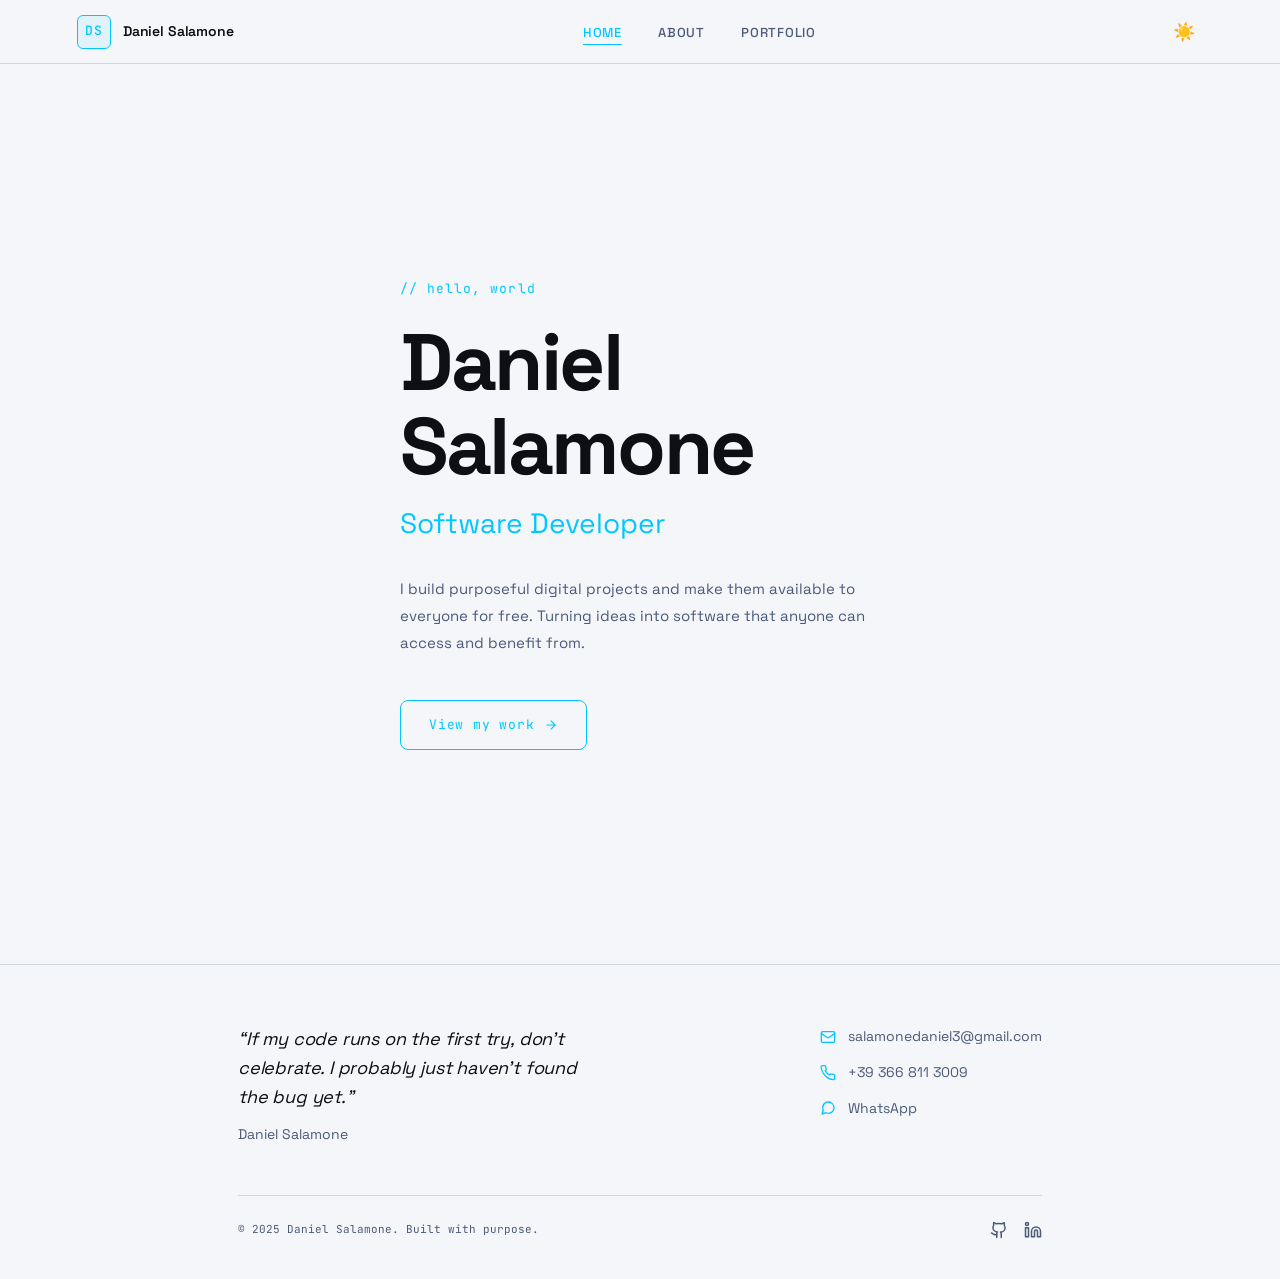
==== index.html @ 3cf06e4b "Update index.html" ====
<!DOCTYPE html>
<html lang="en">
<head>
  <meta charset="UTF-8" />
  <meta name="viewport" content="width=device-width, initial-scale=1.0" />
  <title>Daniel Salamone — Software Developer</title>
  <meta name="description" content="Daniel Salamone — Software Developer. Building clean, purposeful software." />
  <link rel="preconnect" href="https://fonts.googleapis.com" />
  <link rel="preconnect" href="https://fonts.gstatic.com" crossorigin />
  <link href="https://fonts.googleapis.com/css2?family=Space+Grotesk:wght@300;400;500;600;700&family=JetBrains+Mono:wght@300;400;500&display=swap" rel="stylesheet" />
  <link rel="stylesheet" href="style.css" />
  <script defer data-domain="danielsalamone.dev" src="https://plausible.io/js/script.js"></script>
</head>
<body>

  <nav>
    <button class="menu-toggle" aria-label="Apri menu" aria-expanded="false">
      <span></span><span></span><span></span>
    </button>
    <a class="nav-logo" href="index.html">
      <div class="nav-logo-box"><span>DS</span></div>
      <span class="nav-logo-name">Daniel Salamone</span>
    </a>
    <ul class="nav-links">
      <li><a href="index.html" class="active">Home</a></li>
      <li><a href="about.html">About</a></li>
      <li><a href="portfolio.html">Portfolio</a></li>
    </ul>
    <button class="theme-toggle" aria-label="Cambia tema">🌙</button>
  </nav>

  <div class="scroll-progress"></div>

  <main>
    <section id="home">
      <div class="page-wrapper">
        <div class="hero-inner">
          <p class="hero-greeting reveal" data-delay="0">// hello, world</p>
          <h1 class="hero-name reveal" data-delay="100">Daniel<br>Salamone</h1>
          <p class="hero-role reveal" data-delay="200"><span>Software Developer</span></p>
          <p class="hero-desc reveal" data-delay="300">
            I build purposeful digital projects and make them available to everyone for free. Turning ideas into software that anyone can access and benefit from.
          </p>
          <a href="portfolio.html" class="hero-cta reveal" data-delay="400">
            View my work
            <svg xmlns="http://www.w3.org/2000/svg" viewBox="0 0 24 24" fill="none"
              stroke="currentColor" stroke-width="2" stroke-linecap="round" stroke-linejoin="round">
              <path d="M5 12h14M12 5l7 7-7 7"/>
            </svg>
          </a>
        </div>
      </div>
    </section>
  </main>

  <footer>
    <div class="footer-inner">
      <div class="footer-top">
        <div class="footer-left">
          <p class="footer-quote">“If my code runs on the first try, don't celebrate. I probably just haven't found the bug yet.”</p>
          <p>Daniel Salamone</p>
        </div>
        <div class="contact-links">
          <a class="contact-item" href="mailto:salamonedaniel3@gmail.com" aria-label="Email">
            <svg xmlns="http://www.w3.org/2000/svg" viewBox="0 0 24 24" fill="none" stroke="currentColor" stroke-width="2" stroke-linecap="round" stroke-linejoin="round"><rect x="2" y="4" width="20" height="16" rx="2"/><path d="m22 7-8.97 5.7a1.94 1.94 0 0 1-2.06 0L2 7"/></svg>
            salamonedaniel3@gmail.com
          </a>
          <a class="contact-item" href="tel:+393668113009" aria-label="Telefono">
            <svg xmlns="http://www.w3.org/2000/svg" viewBox="0 0 24 24" fill="none" stroke="currentColor" stroke-width="2" stroke-linecap="round" stroke-linejoin="round"><path d="M22 16.92v3a2 2 0 0 1-2.18 2 19.79 19.79 0 0 1-8.63-3.07A19.5 19.5 0 0 1 4.69 12a19.79 19.79 0 0 1-3.07-8.67A2 2 0 0 1 3.62 1h3a2 2 0 0 1 2 1.72c.127.96.361 1.903.7 2.81a2 2 0 0 1-.45 2.11L7.91 8.6a16 16 0 0 0 6.29 6.29l.96-.96a2 2 0 0 1 2.11-.45c.907.339 1.85.573 2.81.7A2 2 0 0 1 22 16.92z"/></svg>
            +39 366 811 3009
          </a>
          <a class="contact-item" href="https://wa.me/393668113009" target="_blank" rel="noopener" aria-label="WhatsApp">
            <svg xmlns="http://www.w3.org/2000/svg" viewBox="0 0 24 24" fill="none" stroke="currentColor" stroke-width="2" stroke-linecap="round" stroke-linejoin="round"><path d="M21 11.5a8.38 8.38 0 0 1-.9 3.8 8.5 8.5 0 0 1-7.6 4.7 8.38 8.38 0 0 1-3.8-.9L3 21l1.9-5.7a8.38 8.38 0 0 1-.9-3.8 8.5 8.5 0 0 1 4.7-7.6 8.38 8.38 0 0 1 3.8-.9h.5a8.48 8.48 0 0 1 8 8v.5z"/></svg>
            WhatsApp
          </a>
        </div>
      </div>

      <div class="footer-bottom">
        <p>© 2025 Daniel Salamone. Built with purpose.</p>
        <div class="social-icons">
          <a href="https://github.com/danysalamone" target="_blank" rel="noopener" aria-label="GitHub">
            <svg xmlns="http://www.w3.org/2000/svg" viewBox="0 0 24 24" fill="none" stroke="currentColor" stroke-width="2" stroke-linecap="round" stroke-linejoin="round"><path d="M15 22v-4a4.8 4.8 0 0 0-1-3.2c3 0 6-2 6-5.5.08-1.25-.27-2.48-1-3.5.28-1.15.28-2.35 0-3.5 0 0-1 0-3 1.5-2.64-.5-5.36-.5-8 0C6 2 5 2 5 2c-.3 1.15-.3 2.35 0 3.5A5.403 5.403 0 0 0 4 9c0 3.5 3 5.5 6 5.5-.39.49-.68 1.05-.85 1.65-.17.6-.22 1.23-.15 1.85v4"/><path d="M9 18c-4.51 2-5-2-7-2"/></svg>
          </a>
          <a href="www.linkedin.com/in/daniel-salamone-2a4416414" target="_blank" rel="noopener" aria-label="LinkedIn">
            <svg xmlns="http://www.w3.org/2000/svg" viewBox="0 0 24 24" fill="none" stroke="currentColor" stroke-width="2" stroke-linecap="round" stroke-linejoin="round"><path d="M16 8a6 6 0 0 1 6 6v7h-4v-7a2 2 0 0 0-2-2 2 2 0 0 0-2 2v7h-4v-7a6 6 0 0 1 6-6z"/><rect width="4" height="12" x="2" y="9"/><circle cx="4" cy="4" r="2"/></svg>
          </a>
        </div>
      </div>
    </div>
  </footer>

  <button id="backToTop" aria-label="Torna su">
    <svg viewBox="0 0 24 24" fill="none" stroke="currentColor" stroke-width="2.5" stroke-linecap="round" stroke-linejoin="round">
      <path d="M12 19V5M5 12l7-7 7 7"/>
    </svg>
  </button>

  <script src="transitions.js"></script>
</body>
</html>
---- style.css ----
/* ============================================
   Daniel Salamone — Portfolio (migliorato)
   ============================================ */

/* ---- Font (con swap) ---- */
@import url('https://fonts.googleapis.com/css2?family=Space+Grotesk:wght@300;400;500;600;700&family=JetBrains+Mono:wght@300;400;500&display=swap');

/* ---- Tema (Dark/Light) ---- */
:root {
  --bg: #0d0f14;
  --bg-card: #131720;
  --bg-hover: #1a1f2e;
  --border: #1e2535;
  --cyan: #00c8ff;
  --cyan-dim: rgba(0, 200, 255, 0.08);
  --cyan-mid: rgba(0, 200, 255, 0.18);
  --text: #e2e8f0;
  --muted: #8a9bb8;
  --white: #ffffff;
}

/* Tema chiaro */
html[data-theme="light"] {
  --bg: #f4f6fa;
  --bg-card: #ffffff;
  --bg-hover: #eef0f4;
  --border: #d0d6e0;
  --text: #1a1f2e;
  --muted: #4a5a78;
  --white: #0d0f14;
}

/* Transizioni fluide per cambio tema */
body,
nav,
.project-card,
.project-list-item,
.footer-quote,
.cv-btn,
.hero-cta,
.modal-box,
#backToTop {
  transition: background 0.3s ease, color 0.3s ease, border-color 0.3s ease, box-shadow 0.3s ease, opacity 0.3s ease, transform 0.3s ease;
}

/* ---- Reset e base ---- */
*, *::before, *::after { box-sizing: border-box; margin: 0; padding: 0; }
html { scroll-behavior: smooth; }
body {
  background: var(--bg);
  color: var(--text);
  font-family: 'Space Grotesk', sans-serif;
  font-size: 16px;
  line-height: 1.7;
  padding-top: 64px;
}
a { color: inherit; text-decoration: none; }
img { max-width: 100%; display: block; }
ul { list-style: none; }

/* ---- REVEAL ---- */
.reveal {
  opacity: 0;
  transform: translateY(22px);
  transition: opacity 0.5s ease, transform 0.5s ease;
}
.reveal.visible {
  opacity: 1;
  transform: translateY(0);
}

/* ---- NAV (HEADER) ---- */
nav {
  position: fixed;
  top: 0; left: 0; right: 0;
  z-index: 100;
  display: flex;
  align-items: center;
  justify-content: space-between;
  padding: 0 clamp(24px, 6vw, 80px);
  height: 64px;
  background: rgba(13, 15, 20, 0.85);
  backdrop-filter: blur(12px);
  border-bottom: 1px solid var(--border);
  transition: transform 0.3s ease, opacity 0.3s ease, background 0.3s;
}
nav.hidden {
  transform: translateY(-100%);
  opacity: 0;
}
html[data-theme="light"] nav {
  background: rgba(244, 246, 250, 0.85);
}

/* Hamburger */
.menu-toggle {
  display: none;
  flex-direction: column;
  gap: 5px;
  background: transparent;
  border: none;
  cursor: pointer;
  padding: 5px;
  z-index: 101;
}
.menu-toggle span {
  width: 25px;
  height: 2px;
  background: var(--text);
  transition: 0.3s;
}
.menu-toggle[aria-expanded="true"] span:nth-child(1) {
  transform: rotate(45deg) translate(5px, 5px);
}
.menu-toggle[aria-expanded="true"] span:nth-child(2) {
  opacity: 0;
}
.menu-toggle[aria-expanded="true"] span:nth-child(3) {
  transform: rotate(-45deg) translate(5px, -5px);
}

/* Logo */
.nav-logo {
  display: flex;
  align-items: center;
  gap: 12px;
}
.nav-logo-box {
  width: 34px;
  height: 34px;
  border: 1.5px solid var(--cyan);
  border-radius: 6px;
  display: flex;
  align-items: center;
  justify-content: center;
  background: var(--cyan-dim);
  flex-shrink: 0;
  transition: background var(--transition), box-shadow var(--transition);
}
.nav-logo:hover .nav-logo-box {
  background: var(--cyan-mid);
  box-shadow: 0 0 12px rgba(0, 200, 255, 0.2);
}
.nav-logo-box span {
  font-family: 'JetBrains Mono', monospace;
  font-size: 13px;
  font-weight: 500;
  color: var(--cyan);
  letter-spacing: 0.04em;
}
.nav-logo-name {
  font-family: 'Space Grotesk', sans-serif;
  font-size: 14px;
  font-weight: 600;
  color: var(--white);
  letter-spacing: -0.01em;
  transition: color var(--transition);
}
.nav-logo:hover .nav-logo-name {
  color: var(--cyan);
}

/* Links */
.nav-links {
  display: flex;
  gap: 36px;
}
.nav-links a {
  font-size: 13px;
  font-weight: 500;
  color: var(--muted);
  letter-spacing: 0.06em;
  text-transform: uppercase;
  transition: color var(--transition);
  position: relative;
}
.nav-links a::after {
  content: '';
  position: absolute;
  bottom: -4px; left: 0;
  width: 0; height: 1px;
  background: var(--cyan);
  transition: width var(--transition);
}
.nav-links a:hover,
.nav-links a.active {
  color: var(--cyan);
}
.nav-links a:hover::after,
.nav-links a.active::after {
  width: 100%;
}

/* Theme toggle */
.theme-toggle {
  background: transparent;
  border: none;
  font-size: 18px;
  cursor: pointer;
  padding: 4px 8px;
  border-radius: 4px;
  color: var(--text);
  transition: background 0.2s;
}
.theme-toggle:hover {
  background: var(--bg-hover);
}

/* ---- SCROLL PROGRESS ---- */
.scroll-progress {
  position: fixed;
  top: 64px; left: 0;
  height: 2px;
  background: var(--cyan);
  width: 0%;
  z-index: 99;
  transition: width 0.1s linear;
}

/* ---- LAYOUT ---- */
.page-wrapper {
  max-width: 900px;
  margin: 0 auto;
  padding: 0 clamp(24px, 6vw, 48px);
}
section { padding: 100px 0 80px; }

/* ---- EYEBROW ---- */
.eyebrow {
  font-family: 'JetBrains Mono', monospace;
  font-size: 11px;
  font-weight: 400;
  letter-spacing: 0.16em;
  text-transform: uppercase;
  color: var(--cyan);
  margin-bottom: 16px;
}

/* ---- HERO ---- */
#home {
  padding-top: 100px;
  padding-bottom: 100px;
  min-height: 100vh;
  display: flex;
  align-items: center;
}
.hero-inner { width: 100%; }
.hero-greeting {
  font-family: 'JetBrains Mono', monospace;
  font-size: 13px;
  color: var(--cyan);
  margin-bottom: 20px;
  letter-spacing: 0.08em;
}
.hero-name {
  font-size: clamp(42px, 8vw, 80px);
  font-weight: 700;
  line-height: 1.05;
  letter-spacing: -0.03em;
  color: var(--white);
  margin-bottom: 12px;
}
.hero-role {
  font-size: clamp(18px, 3vw, 28px);
  font-weight: 300;
  color: var(--muted);
  margin-bottom: 28px;
}
.hero-role span { color: var(--cyan); font-weight: 400; }
.hero-desc {
  font-size: 15px;
  color: var(--muted);
  max-width: 480px;
  line-height: 1.8;
  margin-bottom: 44px;
}
.hero-cta {
  display: inline-flex;
  align-items: center;
  gap: 10px;
  padding: 13px 28px;
  border: 1px solid var(--cyan);
  color: var(--cyan);
  font-family: 'JetBrains Mono', monospace;
  font-size: 13px;
  letter-spacing: 0.06em;
  border-radius: 8px;
  transition: background var(--transition), transform var(--transition);
}
.hero-cta:hover {
  background: var(--cyan-dim);
  transform: translateY(-1px);
}
.hero-cta svg {
  width: 14px; height: 14px;
  transition: transform var(--transition);
}
.hero-cta:hover svg { transform: translateX(3px); }

/* ---- SECTION DIVIDER ---- */
.section-divider {
  width: 40px;
  height: 2px;
  background: var(--cyan);
  margin-bottom: 32px;
  border-radius: 2px;
}

/* ---- PAGE TITLE (About / Portfolio) ---- */
.page-title {
  font-size: clamp(40px, 6vw, 60px);
  font-weight: 700;
  letter-spacing: -0.03em;
  color: var(--white);
  margin-bottom: 40px;
  line-height: 1.1;
}
#about .page-title {
  margin-bottom: 40px;
}
#portfolio .page-title {
  margin-bottom: 32px;
}

/* ---- ABOUT ---- */
.about-body {
  max-width: 720px;
}
.about-text p {
  font-size: 15px;
  color: var(--muted);
  line-height: 1.85;
  margin-bottom: 16px;
}
.about-text p:last-child { margin-bottom: 0; }

/* ---- CV BUTTON ---- */
.cv-wrapper {
  display: flex;
  justify-content: center;
  margin-top: 48px;
}
.cv-btn {
  display: inline-flex;
  align-items: center;
  justify-content: center;
  gap: 10px;
  padding: 10px 22px;
  background: var(--cyan);
  color: var(--bg);
  font-family: 'JetBrains Mono', monospace;
  font-size: 13px;
  font-weight: 500;
  letter-spacing: 0.06em;
  border-radius: 8px;
  transition: background var(--transition), box-shadow var(--transition), transform var(--transition);
  border: none;
  cursor: pointer;
}
.cv-btn svg {
  width: 16px; height: 16px;
  flex-shrink: 0;
  transition: transform var(--transition);
}
.cv-btn:hover {
  background: #33d4ff;
  box-shadow: 0 4px 20px rgba(0, 200, 255, 0.3);
  transform: translateY(-1px);
}
.cv-btn:hover svg { transform: translateY(2px); }

/* ---- PORTFOLIO ---- */
.portfolio-buttons {
  display: flex;
  gap: 16px;
  flex-wrap: wrap;
  margin-bottom: 48px;
}
.portfolio-btn {
  display: inline-flex;
  align-items: center;
  padding: 10px 24px;
  border: 1px solid var(--border);
  border-radius: 8px;
  color: var(--text);
  font-family: 'JetBrains Mono', monospace;
  font-size: 13px;
  letter-spacing: 0.04em;
  background: var(--bg-card);
  transition: border-color var(--transition), background var(--transition), color var(--transition);
}
.portfolio-btn:hover {
  border-color: var(--cyan);
  background: var(--cyan-dim);
  color: var(--cyan);
}

.projects-grid {
  display: grid;
  grid-template-columns: 1fr 1fr;
  gap: 20px;
}
.project-card {
  background: var(--bg-card);
  border: 1px solid var(--border);
  border-radius: 8px;
  padding: 32px;
  display: flex;
  flex-direction: column;
  gap: 16px;
  transition: border-color var(--transition), background var(--transition), box-shadow var(--transition);
  position: relative;
  overflow: hidden;
}
.project-card::before {
  content: '';
  position: absolute;
  top: 0; left: 0; right: 0;
  height: 1px;
  background: linear-gradient(90deg, transparent, var(--cyan), transparent);
  opacity: 0;
  transition: opacity var(--transition);
}
.project-card:hover {
  border-color: rgba(0, 200, 255, 0.3);
  background: var(--bg-hover);
  box-shadow: 0 0 24px rgba(0, 200, 255, 0.06);
}
.project-card:hover::before { opacity: 1; }
.preview-card { cursor: pointer; }
.preview-card:hover { transform: translateY(-2px); }

.project-header {
  display: flex;
  align-items: flex-start;
  justify-content: space-between;
  gap: 12px;
}
.project-icon svg {
  stroke: var(--cyan);
  stroke-width: 2;
}

/* ---- BADGE ---- */
.project-badge {
  font-family: 'JetBrains Mono', monospace;
  font-size: 10px;
  letter-spacing: 0.1em;
  text-transform: uppercase;
  padding: 4px 10px;
  border-radius: 4px;
  border: 1px solid;
}

/* DEMO (verde) */
.project-badge.demo {
  color: #22c55e;
  border-color: rgba(34, 197, 94, 0.3);
  background: rgba(34, 197, 94, 0.06);
}

/* PLAY (arancione) */
.project-badge.play {
  color: #f59e0b;
  border-color: rgba(245, 158, 11, 0.3);
  background: rgba(245, 158, 11, 0.06);
}

.project-card h3 {
  font-size: 18px;
  font-weight: 600;
  color: var(--white);
  letter-spacing: -0.01em;
}
.project-card p {
  font-size: 14px;
  color: var(--muted);
  line-height: 1.75;
  flex: 1;
}
.project-stack { display: flex; flex-wrap: wrap; gap: 6px; }
.stack-tag {
  font-family: 'JetBrains Mono', monospace;
  font-size: 10px;
  padding: 3px 9px;
  border: 1px solid var(--border);
  border-radius: 3px;
  color: var(--muted);
}
.project-link {
  display: inline-flex;
  align-items: center;
  gap: 6px;
  font-family: 'JetBrains Mono', monospace;
  font-size: 11px;
  letter-spacing: 0.06em;
  color: var(--cyan);
  margin-top: auto;
  transition: gap var(--transition);
}
.project-link:hover { gap: 10px; }

/* ---- PROJECTS LIST (webapps / videogames) ---- */
#projects-page h2 {
  font-size: clamp(28px, 5vw, 44px);
  font-weight: 700;
  letter-spacing: -0.02em;
  color: var(--white);
  margin-bottom: 48px;
  line-height: 1.15;
}
.project-list {
  display: flex;
  flex-direction: column;
  gap: 24px;
}
.project-list-item {
  display: flex;
  gap: 28px;
  align-items: stretch;
  background: var(--bg-card);
  border: 1px solid var(--border);
  border-radius: 8px;
  padding: 24px;
  transition: border-color var(--transition), background var(--transition), box-shadow var(--transition);
  cursor: pointer;
}
.project-list-item:hover {
  border-color: rgba(0, 200, 255, 0.3);
  background: var(--bg-hover);
  box-shadow: 0 0 24px rgba(0, 200, 255, 0.04);
}
.project-thumb {
  flex: 0 0 80px;
  height: 80px;
  display: flex;
  align-items: center;
  justify-content: center;
  background: var(--bg);
  border-radius: 8px;
  border: 1px solid var(--border);
  transition: border-color var(--transition), background var(--transition);
}
.project-thumb svg {
  stroke: var(--muted);
  transition: stroke 0.2s;
}
.project-list-item:hover .project-thumb {
  border-color: var(--cyan);
  background: var(--cyan-dim);
}
.project-list-item:hover .project-thumb svg {
  stroke: var(--cyan);
}
.project-info {
  flex: 1;
  display: flex;
  flex-direction: column;
  gap: 8px;
  min-width: 0;
}
.project-info h3 {
  font-size: 18px;
  font-weight: 600;
  color: var(--white);
  letter-spacing: -0.01em;
  transition: color var(--transition);
}
.project-list-item:hover .project-info h3 {
  color: var(--cyan);
}
.project-info p {
  font-size: 14px;
  color: var(--muted);
  line-height: 1.75;
}
.project-info .project-stack { margin-top: 4px; }

/* ---- FOOTER ---- */
footer {
  border-top: 1px solid var(--border);
  padding: 60px 0 40px;
}
.footer-inner {
  max-width: 900px;
  margin: 0 auto;
  padding: 0 clamp(24px, 6vw, 48px);
}
.footer-top {
  display: flex;
  align-items: flex-start;
  justify-content: space-between;
  gap: 40px;
  margin-bottom: 48px;
}
.footer-left { flex: 1; }
.footer-left .footer-quote {
  font-size: 18px;
  font-weight: 400;
  color: var(--white);
  line-height: 1.6;
  margin-bottom: 12px;
  font-style: italic;
  letter-spacing: -0.01em;
}
.footer-left p {
  font-size: 14px;
  color: var(--muted);
  max-width: 340px;
}
.footer-left .footer-quote + p { margin-top: 4px; }

.contact-links {
  display: flex;
  flex-direction: column;
  gap: 12px;
  flex-shrink: 0;
}
.contact-item {
  display: flex;
  align-items: center;
  gap: 12px;
  font-size: 14px;
  color: var(--muted);
  transition: color var(--transition);
}
.contact-item:hover { color: var(--cyan); }
.contact-item svg {
  width: 16px; height: 16px;
  flex-shrink: 0;
  color: var(--cyan);
}

.footer-bottom {
  border-top: 1px solid var(--border);
  padding-top: 24px;
  display: flex;
  justify-content: space-between;
  align-items: center;
  gap: 16px;
}
.footer-bottom p {
  font-family: 'JetBrains Mono', monospace;
  font-size: 11px;
  color: var(--muted);
}
.social-icons { display: flex; gap: 16px; }
.social-icons a {
  color: var(--muted);
  transition: color var(--transition);
  display: flex;
  align-items: center;
}
.social-icons a:hover { color: var(--cyan); }
.social-icons svg { width: 18px; height: 18px; }

/* ---- BACK TO TOP ---- */
#backToTop {
  position: fixed;
  bottom: 30px;
  right: 30px;
  z-index: 99;
  width: 48px;
  height: 48px;
  border-radius: 50%;
  background: var(--cyan);
  color: var(--bg);
  border: none;
  cursor: pointer;
  display: flex;
  align-items: center;
  justify-content: center;
  box-shadow: 0 4px 16px rgba(0, 200, 255, 0.25);
  opacity: 0;
  transform: scale(0.8) translateY(10px);
  pointer-events: none;
  transition: opacity 0.3s ease, transform 0.3s ease, background 0.2s ease;
}
#backToTop.visible {
  opacity: 1;
  transform: scale(1) translateY(0);
  pointer-events: auto;
}
#backToTop.hiding {
  opacity: 0;
  transform: scale(0.8) translateY(10px);
  pointer-events: none;
}
#backToTop:hover {
  background: #33d4ff;
  transform: scale(1.05);
}
#backToTop svg {
  width: 24px;
  height: 24px;
  stroke: currentColor;
  stroke-width: 2.5;
  fill: none;
  stroke-linecap: round;
  stroke-linejoin: round;
}

/* ---- MODAL ---- */
.modal-overlay {
  position: fixed;
  top: 0; left: 0; right: 0; bottom: 0;
  background: rgba(0, 0, 0, 0.7);
  backdrop-filter: blur(6px);
  z-index: 999;
  display: flex;
  align-items: center;
  justify-content: center;
  opacity: 0;
  pointer-events: none;
  transition: opacity 0.3s ease;
}
.modal-overlay.active {
  opacity: 1;
  pointer-events: all;
}
.modal-box {
  background: var(--bg-card);
  border: 1px solid var(--border);
  border-radius: 8px;
  padding: 40px 48px;
  max-width: 440px;
  width: 90%;
  text-align: center;
  transform: scale(0.95);
  transition: transform 0.3s ease;
}
.modal-overlay.active .modal-box {
  transform: scale(1);
}
.modal-box h3 {
  font-size: 20px;
  color: var(--white);
  margin-bottom: 8px;
  font-weight: 600;
}
.modal-box p {
  font-size: 15px;
  color: var(--muted);
  margin-bottom: 28px;
  line-height: 1.6;
}
.modal-actions {
  display: flex;
  gap: 12px;
  justify-content: center;
}
.modal-actions button {
  padding: 10px 28px;
  border-radius: 8px;
  font-family: 'JetBrains Mono', monospace;
  font-size: 13px;
  font-weight: 500;
  letter-spacing: 0.04em;
  cursor: pointer;
  transition: background var(--transition), transform var(--transition);
  border: none;
}
.modal-actions .btn-confirm {
  background: var(--cyan);
  color: var(--bg);
}
.modal-actions .btn-confirm:hover {
  background: #33d4ff;
  transform: translateY(-1px);
}
.modal-actions .btn-cancel {
  background: transparent;
  color: var(--muted);
  border: 1px solid var(--border);
}
.modal-actions .btn-cancel:hover {
  background: var(--bg-hover);
  color: var(--text);
}

/* ---- RESPONSIVE ---- */
@media (max-width: 700px) {
  .menu-toggle { display: flex; }
  .nav-links {
    position: fixed;
    top: 0; right: 0;
    width: 70%;
    max-width: 300px;
    height: 100vh;
    background: var(--bg-card);
    flex-direction: column;
    padding: 80px 32px 32px;
    gap: 24px;
    transform: translateX(100%);
    transition: transform 0.3s ease;
    border-left: 1px solid var(--border);
    box-shadow: -8px 0 24px rgba(0,0,0,0.3);
  }
  .nav-links.open { transform: translateX(0); }
  .nav-links a { font-size: 16px; }

  .projects-grid { grid-template-columns: 1fr; }
  .footer-top { flex-direction: column; gap: 32px; }
  .footer-bottom { flex-direction: column; align-items: flex-start; gap: 12px; }
  .project-list-item { flex-direction: column; align-items: flex-start; gap: 16px; }
  .project-thumb { flex: 0 0 56px; height: 56px; width: 56px; }
  .project-thumb svg { width: 32px; height: 32px; }
  .portfolio-buttons { flex-direction: column; }
  .portfolio-btn { justify-content: center; }
  .modal-box { padding: 32px 24px; }
  #backToTop { bottom: 20px; right: 20px; width: 44px; height: 44px; }
}

@media (max-width: 480px) {
  .hero-name { font-size: 36px; }
  .hero-desc { font-size: 14px; }
  .project-card { padding: 24px; }
  .cv-btn { padding: 8px 18px; font-size: 12px; }
}

@media (prefers-reduced-motion: reduce) {
  *, *::before, *::after { animation: none !important; transition: none !important; }
  .reveal { opacity: 1; transform: none; }
}
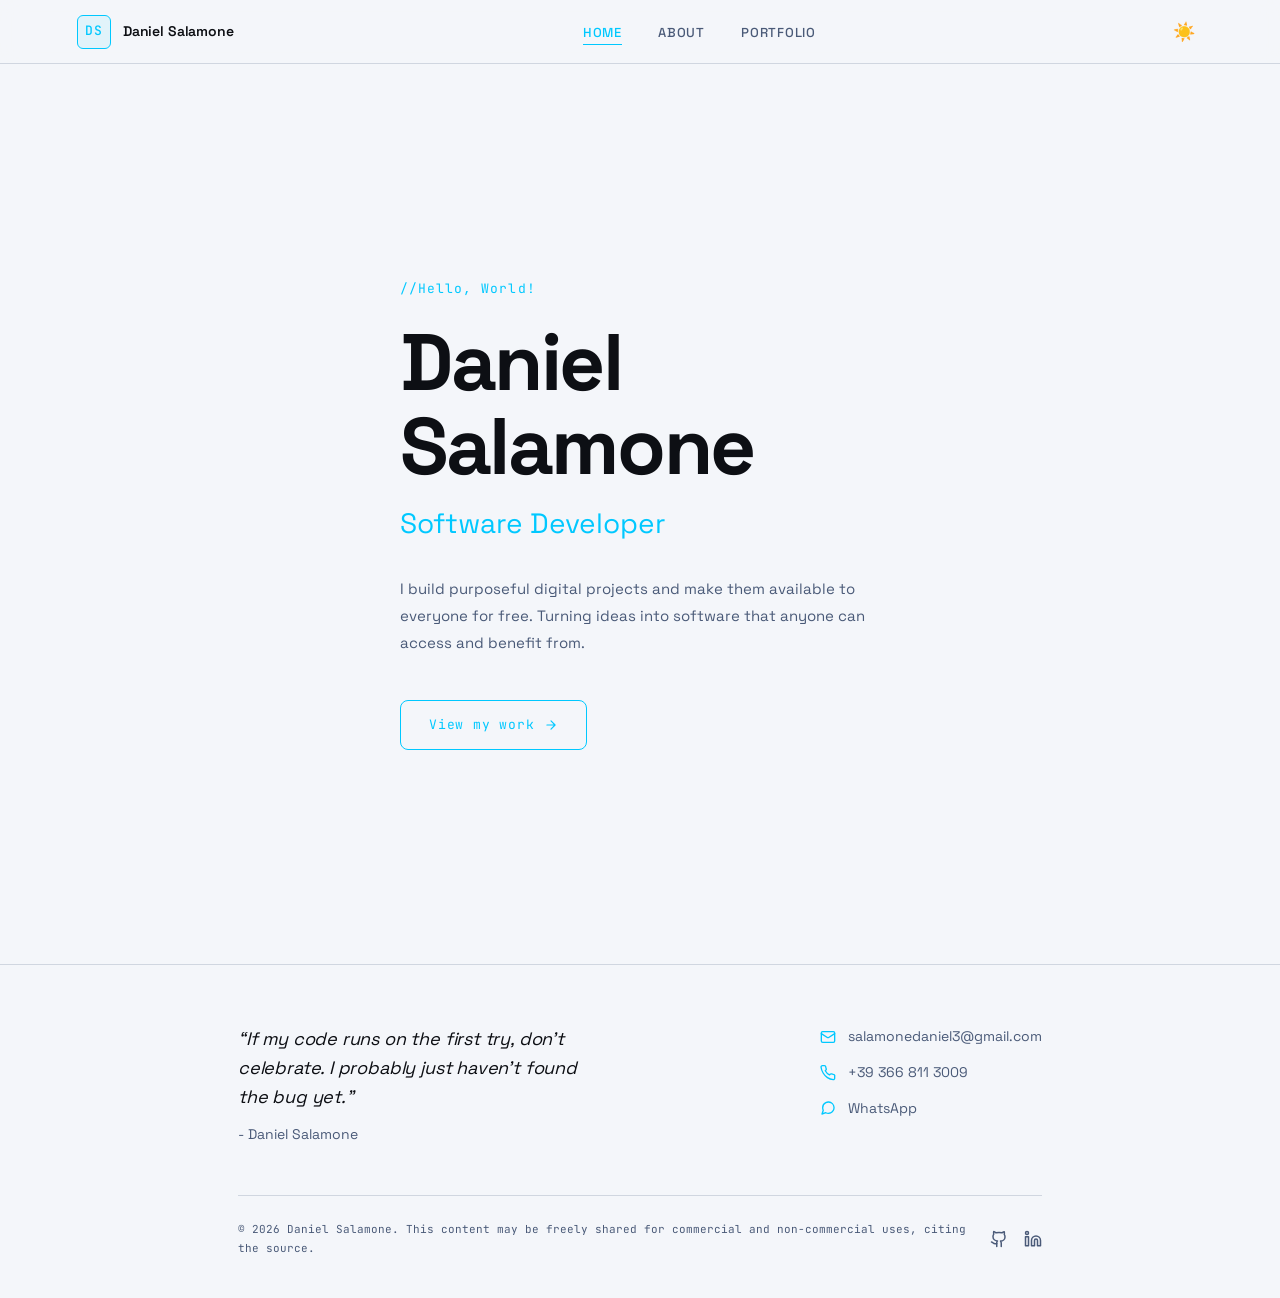
==== commit a0fc5f06: "Add files via upload" ====
--- a/index.html
+++ b/index.html
@@ -3,8 +3,27 @@
 <head>
   <meta charset="UTF-8" />
   <meta name="viewport" content="width=device-width, initial-scale=1.0" />
+  <meta name="author" content="Daniel Salamone" />
+  <meta http-equiv="X-UA-Compatible" content="IE=edge" />
   <title>Daniel Salamone — Software Developer</title>
   <meta name="description" content="Daniel Salamone — Software Developer. Building clean, purposeful software." />
+
+  <!-- Open Graph / Social Sharing -->
+  <meta property="og:type" content="website" />
+  <meta property="og:title" content="Daniel Salamone — Software Developer" />
+  <meta property="og:description" content="I build purposeful digital projects and make them available to everyone for free. Turning ideas into software that anyone can access and benefit from." />
+  <meta property="og:image" content="https://danysalamone.github.io/og-image.png" />
+  <meta property="og:url" content="https://danysalamone.github.io/" />
+  <meta property="og:site_name" content="Daniel Salamone — Software Developer" />
+  <meta property="og:locale" content="en_US" />
+
+  <!-- Twitter Card -->
+  <meta name="twitter:card" content="summary_large_image" />
+  <meta name="twitter:title" content="Daniel Salamone — Software Developer" />
+  <meta name="twitter:description" content="I build purposeful digital projects and make them available to everyone for free. Turning ideas into software that anyone can access and benefit from." />
+  <meta name="twitter:image" content="https://danysalamone.github.io/og-image.png" />
+  
+  <!-- Google Fonts and Styles and Scripts -->
   <link rel="preconnect" href="https://fonts.googleapis.com" />
   <link rel="preconnect" href="https://fonts.gstatic.com" crossorigin />
   <link href="https://fonts.googleapis.com/css2?family=Space+Grotesk:wght@300;400;500;600;700&family=JetBrains+Mono:wght@300;400;500&display=swap" rel="stylesheet" />
@@ -35,7 +54,7 @@
     <section id="home">
       <div class="page-wrapper">
         <div class="hero-inner">
-          <p class="hero-greeting reveal" data-delay="0">// hello, world</p>
+          <p class="hero-greeting reveal" data-delay="0">//Hello, World!</p>
           <h1 class="hero-name reveal" data-delay="100">Daniel<br>Salamone</h1>
           <p class="hero-role reveal" data-delay="200"><span>Software Developer</span></p>
           <p class="hero-desc reveal" data-delay="300">
@@ -58,7 +77,7 @@
       <div class="footer-top">
         <div class="footer-left">
           <p class="footer-quote">“If my code runs on the first try, don't celebrate. I probably just haven't found the bug yet.”</p>
-          <p>Daniel Salamone</p>
+          <p>- Daniel Salamone</p>
         </div>
         <div class="contact-links">
           <a class="contact-item" href="mailto:salamonedaniel3@gmail.com" aria-label="Email">
@@ -77,12 +96,12 @@
       </div>
 
       <div class="footer-bottom">
-        <p>© 2025 Daniel Salamone. Built with purpose.</p>
+        <p>© 2026 Daniel Salamone. This content may be freely shared for commercial and non-commercial uses, citing the source.</p>
         <div class="social-icons">
           <a href="https://github.com/danysalamone" target="_blank" rel="noopener" aria-label="GitHub">
             <svg xmlns="http://www.w3.org/2000/svg" viewBox="0 0 24 24" fill="none" stroke="currentColor" stroke-width="2" stroke-linecap="round" stroke-linejoin="round"><path d="M15 22v-4a4.8 4.8 0 0 0-1-3.2c3 0 6-2 6-5.5.08-1.25-.27-2.48-1-3.5.28-1.15.28-2.35 0-3.5 0 0-1 0-3 1.5-2.64-.5-5.36-.5-8 0C6 2 5 2 5 2c-.3 1.15-.3 2.35 0 3.5A5.403 5.403 0 0 0 4 9c0 3.5 3 5.5 6 5.5-.39.49-.68 1.05-.85 1.65-.17.6-.22 1.23-.15 1.85v4"/><path d="M9 18c-4.51 2-5-2-7-2"/></svg>
           </a>
-          <a href="www.linkedin.com/in/daniel-salamone-2a4416414" target="_blank" rel="noopener" aria-label="LinkedIn">
+          <a href="http://www.linkedin.com/in/daniel-salamone-2a4416414" target="_blank" rel="noopener" aria-label="LinkedIn">
             <svg xmlns="http://www.w3.org/2000/svg" viewBox="0 0 24 24" fill="none" stroke="currentColor" stroke-width="2" stroke-linecap="round" stroke-linejoin="round"><path d="M16 8a6 6 0 0 1 6 6v7h-4v-7a2 2 0 0 0-2-2 2 2 0 0 0-2 2v7h-4v-7a6 6 0 0 1 6-6z"/><rect width="4" height="12" x="2" y="9"/><circle cx="4" cy="4" r="2"/></svg>
           </a>
         </div>
--- a/style.css
+++ b/style.css
@@ -1,7 +1,3 @@
-/* ============================================
-   Daniel Salamone — Portfolio (migliorato)
-   ============================================ */
-
 /* ---- Font (con swap) ---- */
 @import url('https://fonts.googleapis.com/css2?family=Space+Grotesk:wght@300;400;500;600;700&family=JetBrains+Mono:wght@300;400;500&display=swap');
 
@@ -92,7 +88,7 @@
   background: rgba(244, 246, 250, 0.85);
 }
 
-/* Hamburger */
+/* Menu toggle */
 .menu-toggle {
   display: none;
   flex-direction: column;
@@ -459,11 +455,11 @@
   background: rgba(34, 197, 94, 0.06);
 }
 
-/* PLAY (arancione) */
+/* PLAY (verde) */
 .project-badge.play {
-  color: #f59e0b;
-  border-color: rgba(245, 158, 11, 0.3);
-  background: rgba(245, 158, 11, 0.06);
+  color: #10b981;
+  border-color: rgba(16, 185, 129, 0.3);
+  background: rgba(16, 185, 129, 0.06);
 }
 
 .project-card h3 {
@@ -776,6 +772,113 @@
 .modal-actions .btn-cancel:hover {
   background: var(--bg-hover);
   color: var(--text);
+}
+
+/* ---- CV CONSENT MODAL ---- */
+#cvConsentModal .modal-box {
+  background: #ffffff !important;
+  color: #0d0f14 !important;
+  border: 1px solid #d0d6e0 !important;
+  max-height: 80vh;
+  overflow-y: auto;
+  padding: 32px 36px !important;
+  text-align: left !important;
+}
+
+#cvConsentModal .modal-box h3 {
+  color: #0d0f14 !important;
+  text-align: left !important;
+}
+
+#cvConsentModal .modal-box .cv-consent-text {
+  font-size: 13px !important;
+  line-height: 1.6 !important;
+  color: #1a1f2e !important;
+  text-align: left !important;
+  margin-bottom: 20px !important;
+}
+
+#cvConsentModal .modal-box .cv-consent-title {
+  font-size: 15px !important;
+  font-weight: 600 !important;
+  color: #0d0f14 !important;
+  margin-bottom: 12px !important;
+  letter-spacing: 0.02em !important;
+  text-align: left !important;
+}
+
+#cvConsentModal .modal-box .cv-consent-text p {
+  text-align: left !important;
+  color: #0d0f14 !important;
+  margin-bottom: 10px !important;
+}
+
+#cvConsentModal .cv-consent-check {
+  background: #f4f6fa !important;
+  border-color: #d0d6e0 !important;
+  padding: 10px 14px !important;
+  margin-bottom: 20px !important;
+  text-align: left !important;
+}
+
+#cvConsentModal .cv-consent-check label {
+  color: #0d0f14 !important;
+  font-size: 13px !important;
+}
+
+#cvConsentModal .modal-actions .btn-confirm {
+  background: #00c8ff !important;
+  color: #0d0f14 !important;
+}
+
+#cvConsentModal .modal-actions .btn-confirm:hover {
+  background: #33d4ff !important;
+}
+
+#cvConsentModal .modal-actions .btn-cancel {
+  background: transparent !important;
+  color: #4a5a78 !important;
+  border: 1px solid #d0d6e0 !important;
+}
+
+#cvConsentModal .modal-actions .btn-cancel:hover {
+  background: #eef0f4 !important;
+}
+
+#cvConsentModal #cvDownloadBtn:disabled {
+  opacity: 0.5 !important;
+  cursor: not-allowed !important;
+  background: #00c8ff !important;
+  color: #0d0f14 !important;
+  transform: none !important;
+}
+
+/* Responsive per il modale CV */
+@media (max-width: 700px) {
+  #cvConsentModal .modal-box {
+    padding: 24px 20px !important;
+    max-height: 85vh;
+  }
+  #cvConsentModal .modal-box .cv-consent-text {
+    font-size: 12px !important;
+  }
+  #cvConsentModal .modal-box .cv-consent-title {
+    font-size: 14px !important;
+  }
+}
+
+/* Responsive per il modale CV */
+@media (max-width: 700px) {
+  #cvConsentModal .modal-box {
+    padding: 24px 20px;
+    max-height: 85vh;
+  }
+  #cvConsentModal .modal-box .cv-consent-text {
+    font-size: 12px;
+  }
+  #cvConsentModal .modal-box .cv-consent-title {
+    font-size: 14px;
+  }
 }
 
 /* ---- RESPONSIVE ---- */
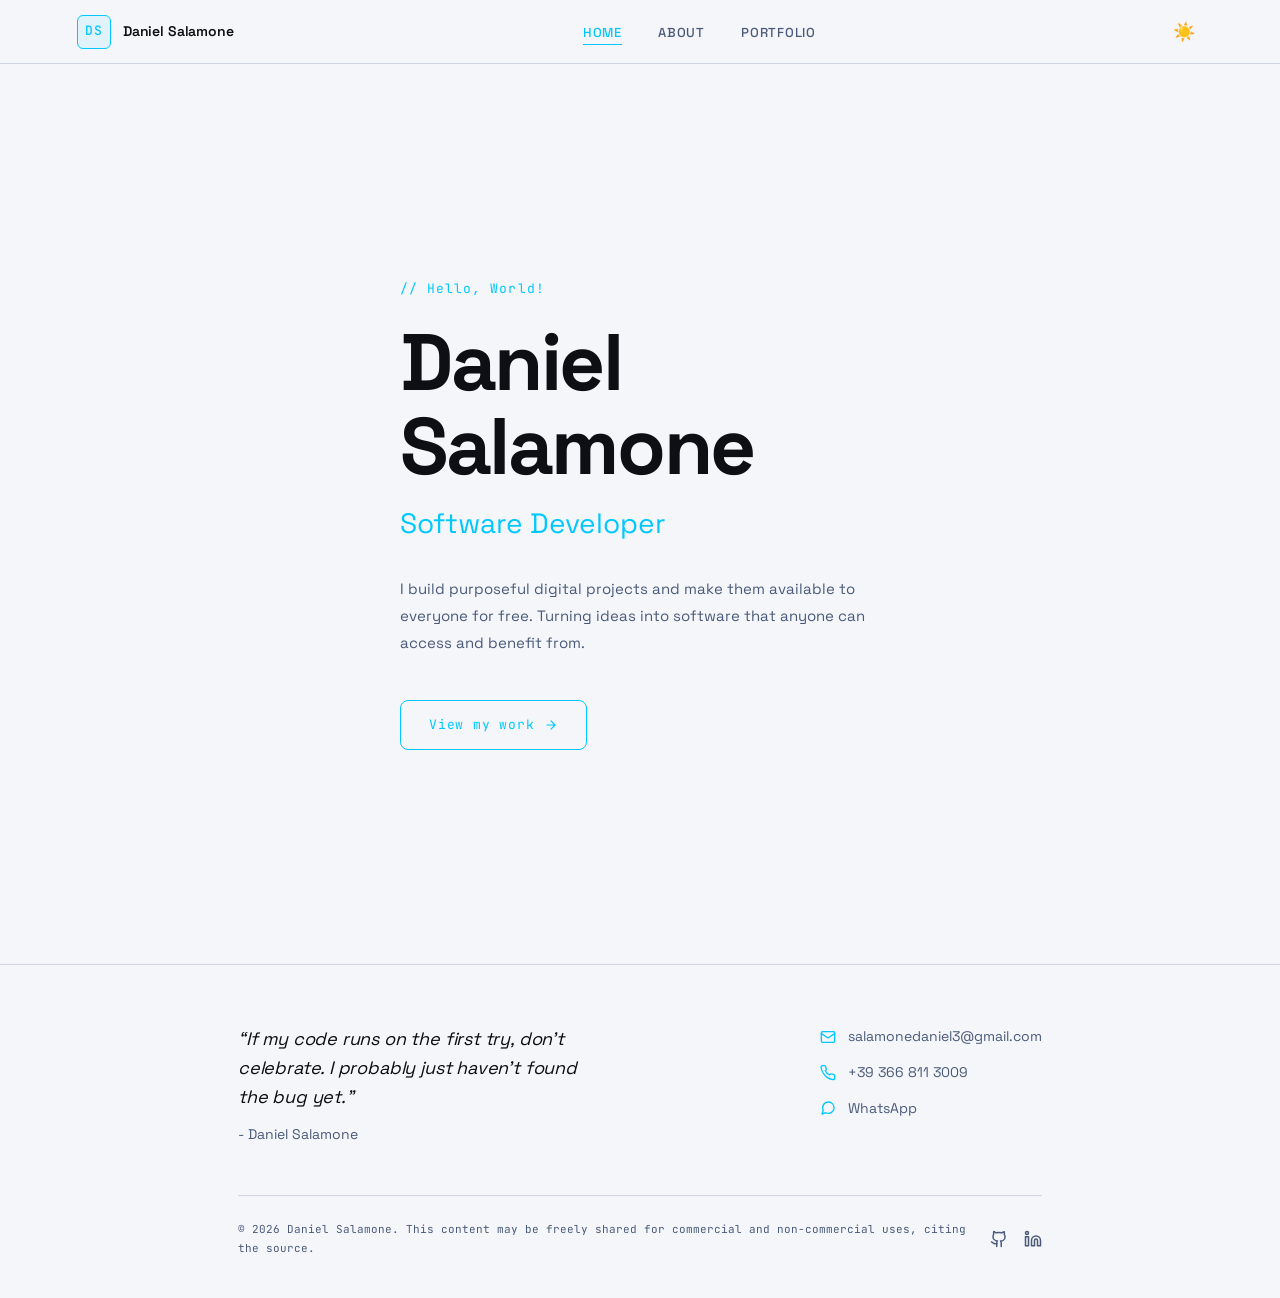
==== commit 0415e580: "Update index.html" ====
--- a/index.html
+++ b/index.html
@@ -8,22 +8,22 @@
   <title>Daniel Salamone — Software Developer</title>
   <meta name="description" content="Daniel Salamone — Software Developer. Building clean, purposeful software." />
 
-  <!-- Open Graph / Social Sharing -->
   <meta property="og:type" content="website" />
   <meta property="og:title" content="Daniel Salamone — Software Developer" />
   <meta property="og:description" content="I build purposeful digital projects and make them available to everyone for free. Turning ideas into software that anyone can access and benefit from." />
   <meta property="og:image" content="https://danysalamone.github.io/og-image.png" />
-  <meta property="og:url" content="https://danysalamone.github.io/" />
+  <meta property="og:url" content="https://danysalamone.github.io" />
   <meta property="og:site_name" content="Daniel Salamone — Software Developer" />
   <meta property="og:locale" content="en_US" />
 
-  <!-- Twitter Card -->
+  <link rel="icon" type="image/png" sizes="96x96" href="https://danysalamone.github.io/favicon-96x96.png" />
+  <link rel="apple-touch-icon" href="https://danysalamone.github.io/apple-touch-icon.png" />
+
   <meta name="twitter:card" content="summary_large_image" />
   <meta name="twitter:title" content="Daniel Salamone — Software Developer" />
   <meta name="twitter:description" content="I build purposeful digital projects and make them available to everyone for free. Turning ideas into software that anyone can access and benefit from." />
   <meta name="twitter:image" content="https://danysalamone.github.io/og-image.png" />
   
-  <!-- Google Fonts and Styles and Scripts -->
   <link rel="preconnect" href="https://fonts.googleapis.com" />
   <link rel="preconnect" href="https://fonts.gstatic.com" crossorigin />
   <link href="https://fonts.googleapis.com/css2?family=Space+Grotesk:wght@300;400;500;600;700&family=JetBrains+Mono:wght@300;400;500&display=swap" rel="stylesheet" />
@@ -36,14 +36,14 @@
     <button class="menu-toggle" aria-label="Apri menu" aria-expanded="false">
       <span></span><span></span><span></span>
     </button>
-    <a class="nav-logo" href="index.html">
+    <a class="nav-logo" href="/">
       <div class="nav-logo-box"><span>DS</span></div>
       <span class="nav-logo-name">Daniel Salamone</span>
     </a>
     <ul class="nav-links">
-      <li><a href="index.html" class="active">Home</a></li>
-      <li><a href="about.html">About</a></li>
-      <li><a href="portfolio.html">Portfolio</a></li>
+      <li><a href="/" class="active">Home</a></li>
+      <li><a href="/about">About</a></li>
+      <li><a href="/portfolio">Portfolio</a></li>
     </ul>
     <button class="theme-toggle" aria-label="Cambia tema">🌙</button>
   </nav>
@@ -54,13 +54,13 @@
     <section id="home">
       <div class="page-wrapper">
         <div class="hero-inner">
-          <p class="hero-greeting reveal" data-delay="0">//Hello, World!</p>
+          <p class="hero-greeting reveal" data-delay="0">// Hello, World!</p>
           <h1 class="hero-name reveal" data-delay="100">Daniel<br>Salamone</h1>
           <p class="hero-role reveal" data-delay="200"><span>Software Developer</span></p>
           <p class="hero-desc reveal" data-delay="300">
             I build purposeful digital projects and make them available to everyone for free. Turning ideas into software that anyone can access and benefit from.
           </p>
-          <a href="portfolio.html" class="hero-cta reveal" data-delay="400">
+          <a href="/portfolio" class="hero-cta reveal" data-delay="400">
             View my work
             <svg xmlns="http://www.w3.org/2000/svg" viewBox="0 0 24 24" fill="none"
               stroke="currentColor" stroke-width="2" stroke-linecap="round" stroke-linejoin="round">
@@ -110,7 +110,7 @@
   </footer>
 
   <button id="backToTop" aria-label="Torna su">
-    <svg viewBox="0 0 24 24" fill="none" stroke="currentColor" stroke-width="2.5" stroke-linecap="round" stroke-linejoin="round">
+    <svg viewBox="0 0 24 24" fill="none" stroke="currentColor" stroke-width.5" stroke-linecap="round" stroke-linejoin="round">
       <path d="M12 19V5M5 12l7-7 7 7"/>
     </svg>
   </button>
--- a/style.css
+++ b/style.css
@@ -205,12 +205,13 @@
 /* ---- SCROLL PROGRESS ---- */
 .scroll-progress {
   position: fixed;
-  top: 64px; left: 0;
+  top: 64px;
+  left: 0;
   height: 2px;
   background: var(--cyan);
   width: 0%;
   z-index: 99;
-  transition: width 0.1s linear;
+  transition: top 0.3s ease, width 0.1s linear;  /* aggiunto top */
 }
 
 /* ---- LAYOUT ---- */
@@ -449,17 +450,10 @@
 }
 
 /* DEMO (verde) */
-.project-badge.demo {
+.project-badge.demo, .project-badge.play{
   color: #22c55e;
   border-color: rgba(34, 197, 94, 0.3);
   background: rgba(34, 197, 94, 0.06);
-}
-
-/* PLAY (verde) */
-.project-badge.play {
-  color: #10b981;
-  border-color: rgba(16, 185, 129, 0.3);
-  background: rgba(16, 185, 129, 0.06);
 }
 
 .project-card h3 {
@@ -851,6 +845,97 @@
   background: #00c8ff !important;
   color: #0d0f14 !important;
   transform: none !important;
+}
+
+/* ---- Download Button ---- */
+.download-project-btn {
+  display: inline-flex;
+  align-items: center;
+  gap: 8px;
+  padding: 8px 16px;
+  margin-top: 8px;
+  background: var(--cyan);
+  color: var(--bg);
+  border: none;
+  border-radius: 6px;
+  font-family: 'JetBrains Mono', monospace;
+  font-size: 12px;
+  font-weight: 500;
+  letter-spacing: 0.04em;
+  cursor: pointer;
+  transition: background var(--transition), transform var(--transition), box-shadow var(--transition);
+  width: fit-content;
+}
+
+.download-project-btn:hover {
+  background: #33d4ff;
+  transform: translateY(-1px);
+  box-shadow: 0 4px 16px rgba(0, 200, 255, 0.25);
+}
+
+.download-project-btn svg {
+  width: 14px;
+  height: 14px;
+  stroke: currentColor;
+}
+
+/* ---- Device Selector Modal ---- */
+#deviceModal .modal-box {
+  max-width: 380px;
+}
+
+#deviceModal .device-options {
+  display: flex;
+  flex-direction: column;
+  gap: 12px;
+  margin: 24px 0 20px;
+}
+
+.device-btn {
+  display: flex;
+  align-items: center;
+  gap: 14px;
+  padding: 14px 20px;
+  background: var(--bg);
+  border: 1px solid var(--border);
+  border-radius: 8px;
+  color: var(--text);
+  font-family: 'Space Grotesk', sans-serif;
+  font-size: 15px;
+  font-weight: 500;
+  cursor: pointer;
+  transition: border-color var(--transition), background var(--transition), transform var(--transition);
+}
+
+.device-btn:hover {
+  border-color: var(--cyan);
+  background: var(--cyan-dim);
+  transform: translateX(4px);
+}
+
+.device-btn svg {
+  width: 28px;
+  height: 28px;
+  flex-shrink: 0;
+  stroke: var(--cyan);
+  fill: none;
+}
+
+.device-btn .device-label {
+  display: flex;
+  flex-direction: column;
+  align-items: flex-start;
+  gap: 2px;
+}
+
+.device-btn .device-label small {
+  font-size: 11px;
+  font-weight: 400;
+  color: var(--muted);
+}
+
+#deviceModal .modal-actions {
+  margin-top: 8px;
 }
 
 /* Responsive per il modale CV */
